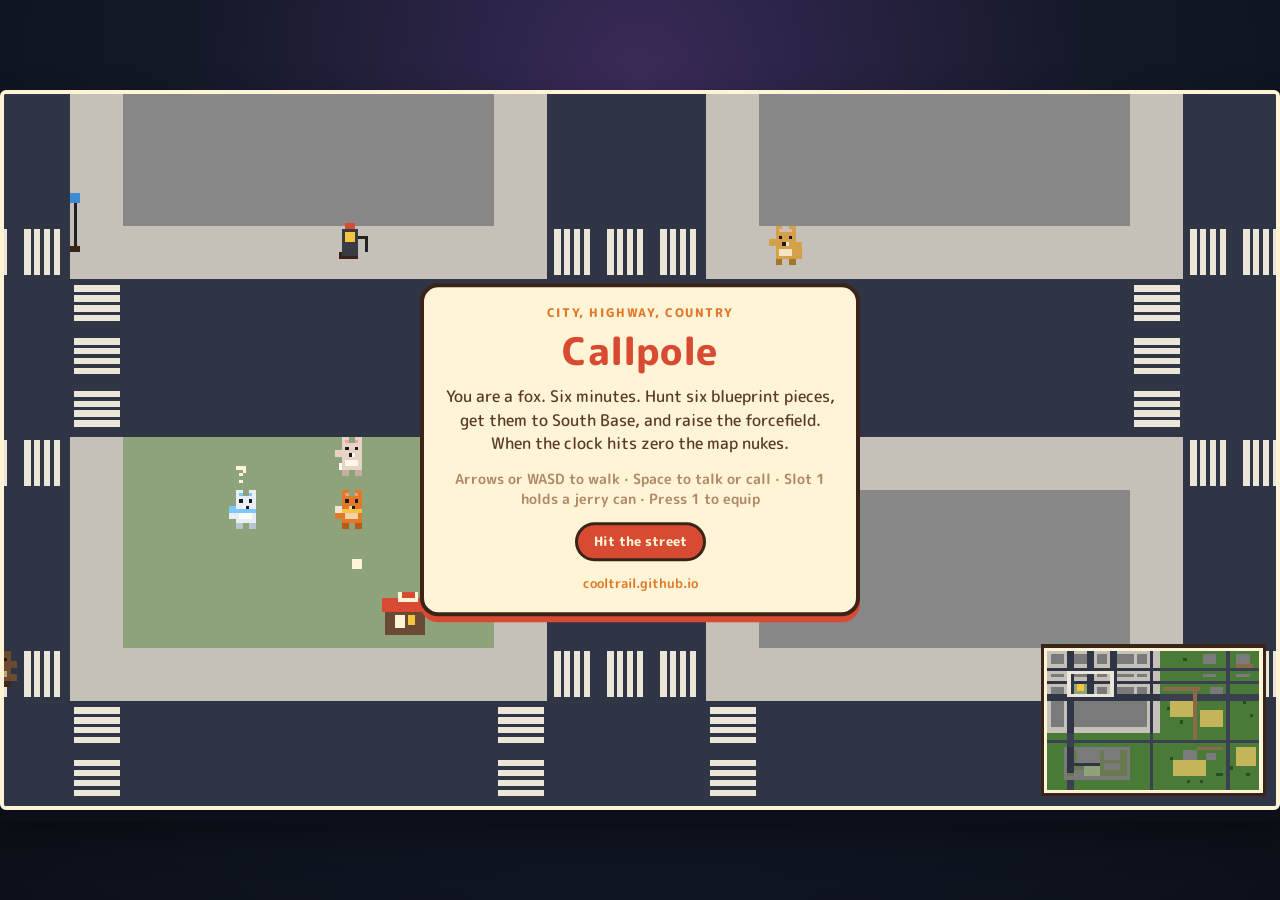
==== static/callpole/index.html @ f95bb4c5 "Add a slot-1 inventory for the jerry can You can hold one can. Press 1 to equip it, then pour it int" ====
<!DOCTYPE html>
<html lang="en">
<head>
  <meta charset="UTF-8" />
  <meta name="viewport" content="width=device-width, initial-scale=1.0, viewport-fit=cover, user-scalable=no" />
  <title>Callpole</title>
  <meta name="description" content="A dusk city. Call a bus or a taxi. Get the forcefield blueprint to the base and save the world." />
  <link rel="icon" href="data:image/svg+xml,%3Csvg xmlns='http://www.w3.org/2000/svg' viewBox='0 0 32 32'%3E%3Crect width='32' height='32' rx='8' fill='%23f5c542'/%3E%3Ctext x='16' y='22' text-anchor='middle' font-size='14' fill='%231a2238'%3EP%3C/text%3E%3C/svg%3E" />
  <link rel="preconnect" href="https://fonts.googleapis.com" />
  <link rel="preconnect" href="https://fonts.gstatic.com" crossorigin />
  <link href="https://fonts.googleapis.com/css2?family=M+PLUS+Rounded+1c:wght@500;700;800&display=swap" rel="stylesheet" />
  <link rel="stylesheet" href="style.css" />
</head>
<body>
  <div id="frame">
    <canvas id="game" width="384" height="216" aria-label="Callpole"></canvas>

    <div id="hud" class="hidden">
      <div id="stamps" aria-label="Quest"></div>
      <div id="energy-wrap" aria-label="Energy">
        <span>EN</span>
        <div id="energy"><i id="energy-fill"></i></div>
      </div>
      <div id="gas-wrap" aria-label="Gas">
        <span>GAS</span>
        <div id="gas"><i id="gas-fill"></i></div>
      </div>
      <div id="clock-wrap" aria-label="Time left">
        <span>TIME</span>
        <b id="clock">6:00</b>
      </div>
      <button id="mute" type="button" aria-label="Mute">Sound</button>
    </div>

    <div id="slots" class="hidden">
      <button id="slot-1" type="button" class="slot" aria-label="Slot 1">
        <b>1</b>
        <i class="slot-can"></i>
      </button>
    </div>

    <div id="prompt" class="hidden"></div>

    <div id="title" class="panel">
      <p class="kicker">City, highway, country</p>
      <h1>Callpole</h1>
      <p class="lead">You are a fox. Six minutes. Hunt six blueprint pieces, get them to South Base, and raise the forcefield. When the clock hits zero the map nukes.</p>
      <p class="hint">Arrows or WASD to walk · Space to talk or call · Slot 1 holds a jerry can · Press 1 to equip</p>
      <button id="start" type="button">Hit the street</button>
      <p class="home-link"><a href="https://cooltrail.github.io/">cooltrail.github.io</a></p>
    </div>

    <div id="dialog" class="panel hidden">
      <p id="who" class="kicker"></p>
      <p id="line"></p>
      <p class="hint">Space or click</p>
    </div>

    <div id="card" class="panel hidden">
      <p id="card-k" class="kicker"></p>
      <h2 id="card-h"></h2>
      <p id="card-p"></p>
      <div id="ride-dests" class="row"></div>
      <div class="row">
        <button id="card-ok" type="button" class="hidden">Begin</button>
        <button id="card-back" type="button">Stay here</button>
      </div>
    </div>

    <div id="end" class="panel hidden">
      <p id="end-k" class="kicker">The sky holds</p>
      <h1 id="end-h">World saved</h1>
      <p id="end-p" class="lead">The forcefield locked in. The invasion bounced. The buses still run at dawn.</p>
      <button id="again" type="button">Walk it again</button>
    </div>

    <div id="pad" class="hidden" aria-hidden="true">
      <div class="dpad">
        <button data-dir="up" type="button">▲</button>
        <div class="mid">
          <button data-dir="left" type="button">◀</button>
          <button data-dir="right" type="button">▶</button>
        </div>
        <button data-dir="down" type="button">▼</button>
      </div>
      <button id="act" type="button">●</button>
    </div>
  </div>
  <script src="game.js"></script>
</body>
</html>
---- static/callpole/style.css ----
:root {
  --ink: #3a2418;
  --paper: #fff4d6;
  --mist: #b08968;
  --accent: #f5c542;
  --vermilion: #d94a32;
  --leaf: #3cb371;
  --deep: #7a2e22;
}

* { box-sizing: border-box; }

html, body {
  margin: 0;
  height: 100%;
  background: #121826;
  color: var(--ink);
  font-family: "M PLUS Rounded 1c", "Nunito", "Segoe UI", sans-serif;
  overflow: hidden;
  user-select: none;
  -webkit-user-select: none;
}

#frame {
  position: relative;
  width: 100%;
  height: 100dvh;
  display: flex;
  align-items: center;
  justify-content: center;
  background:
    radial-gradient(ellipse at 50% 10%, #3a2a58 0%, #121826 52%, #0b1018 100%);
}

#game {
  width: min(100vw, calc(100dvh * 16 / 9));
  height: min(100dvh, calc(100vw * 9 / 16));
  image-rendering: pixelated;
  image-rendering: crisp-edges;
  background: #2a3144;
  box-shadow: 0 12px 0 #0b1018, 0 22px 40px rgba(0, 0, 0, 0.45);
  border: 4px solid #fff4d6;
  border-radius: 6px;
}

#hud {
  position: absolute;
  top: max(0.55rem, env(safe-area-inset-top));
  left: 50%;
  transform: translateX(-50%);
  width: min(100vw, calc(100dvh * 16 / 9));
  display: flex;
  justify-content: flex-start;
  align-items: center;
  gap: 0.4rem;
  padding: 0 0.9rem;
  pointer-events: none;
}

#stamps {
  display: flex;
  align-items: center;
  gap: 0.4rem;
  background: #fff4d6;
  border: 3px solid #3a2418;
  border-radius: 999px;
  padding: 0.28rem 0.7rem;
  font-weight: 800;
  font-size: 0.82rem;
  color: #3a2418;
}

#energy-wrap {
  display: flex;
  align-items: center;
  gap: 0.35rem;
  background: #fff4d6;
  border: 3px solid #3a2418;
  border-radius: 999px;
  padding: 0.22rem 0.55rem;
  font-weight: 800;
  font-size: 0.7rem;
  color: #3a2418;
}

#energy {
  width: 4.4rem;
  height: 0.55rem;
  background: #d4c4a8;
  border: 2px solid #3a2418;
  border-radius: 999px;
  overflow: hidden;
}

#energy-fill {
  display: block;
  height: 100%;
  width: 100%;
  background: #f5c542;
}

#energy-wrap.low #energy-fill { background: #d94a32; }
#energy-wrap.empty { color: #d94a32; }

#gas-wrap {
  display: flex;
  align-items: center;
  gap: 0.35rem;
  background: #fff4d6;
  border: 3px solid #3a2418;
  border-radius: 999px;
  padding: 0.22rem 0.55rem;
  font-weight: 800;
  font-size: 0.7rem;
  color: #3a2418;
}

#gas {
  width: 4.4rem;
  height: 0.55rem;
  background: #d4c4a8;
  border: 2px solid #3a2418;
  border-radius: 999px;
  overflow: hidden;
}

#gas-fill {
  display: block;
  height: 100%;
  width: 100%;
  background: #6a9a32;
}

#gas-wrap.low #gas-fill { background: #d94a32; }
#gas-wrap.empty { color: #d94a32; }

#clock-wrap {
  position: absolute;
  left: 50%;
  top: 0;
  transform: translateX(-50%);
  display: flex;
  align-items: center;
  gap: 0.45rem;
  background: #fff4d6;
  border: 3px solid #3a2418;
  border-radius: 999px;
  padding: 0.28rem 0.95rem;
  font-weight: 800;
  font-size: 0.72rem;
  letter-spacing: 0.08em;
  color: #3a2418;
  box-shadow: 0 3px 0 #d94a32;
}

#clock-wrap b {
  font-weight: 800;
  font-size: 1.35rem;
  letter-spacing: 0.04em;
}

#clock-wrap.low { color: #d94a32; }
#clock-wrap.empty { color: #d94a32; background: #ffe0c8; }

#mute {
  margin-left: auto;
  pointer-events: auto;
  font-family: inherit;
  font-weight: 700;
  font-size: 0.78rem;
  color: var(--ink);
  background: var(--paper);
  border: 3px solid #3a2418;
  border-radius: 999px;
  padding: 0.2rem 0.7rem;
  cursor: pointer;
}

#prompt {
  position: absolute;
  bottom: 24%;
  left: 50%;
  transform: translateX(-50%);
  background: var(--paper);
  color: var(--ink);
  border: 3px solid #3a2418;
  border-radius: 999px;
  padding: 0.28rem 0.85rem;
  font-size: 0.9rem;
  font-weight: 700;
}

.panel {
  position: absolute;
  left: 50%;
  top: 50%;
  transform: translate(-50%, -50%);
  width: min(440px, 92vw);
  background: var(--paper);
  color: var(--ink);
  border: 4px solid #3a2418;
  border-radius: 1.15rem;
  padding: 1.15rem 1.2rem 1.2rem;
  text-align: center;
  box-shadow: 0 6px 0 #d94a32;
}

.panel h1, .panel h2 {
  margin: 0.1rem 0 0.4rem;
  font-weight: 800;
  letter-spacing: 0.01em;
  color: var(--vermilion);
}

.panel h1 { font-size: 2.35rem; }

.kicker {
  margin: 0;
  font-size: 0.72rem;
  letter-spacing: 0.14em;
  text-transform: uppercase;
  font-weight: 800;
  color: #e07a2a;
}

.lead, #line, #card-p {
  margin: 0.25rem 0 0.85rem;
  color: #5a3a28;
  line-height: 1.45;
  font-weight: 500;
}

.hint {
  margin: 0 0 0.85rem;
  color: var(--mist);
  font-size: 0.85rem;
  font-weight: 700;
}

.home-link {
  margin: 0.85rem 0 0;
  font-size: 0.82rem;
  font-weight: 700;
}

.home-link a {
  color: #e07a2a;
  text-decoration: none;
}

.row {
  display: flex;
  gap: 0.45rem;
  justify-content: center;
  flex-wrap: wrap;
}

button {
  font-family: inherit;
  font-weight: 800;
  background: var(--vermilion);
  color: var(--paper);
  border: 3px solid #3a2418;
  border-radius: 999px;
  padding: 0.42rem 1rem;
  cursor: pointer;
}

#card-back {
  background: var(--paper);
  color: var(--ink);
}

#dialog {
  top: auto;
  bottom: 11%;
  transform: translate(-50%, 0);
  text-align: left;
  border-radius: 1.4rem 1.4rem 1.4rem 0.4rem;
}

#dialog .hint {
  margin: 0;
  text-align: right;
}

.hidden { display: none !important; }

#slots {
  position: absolute;
  left: 50%;
  bottom: 14%;
  transform: translateX(-50%);
  display: flex;
  gap: 0.35rem;
  pointer-events: none;
}

.slot {
  pointer-events: auto;
  width: 3.1rem;
  height: 3.1rem;
  padding: 0;
  border-radius: 0.7rem;
  background: #fff4d6;
  color: #3a2418;
  border: 3px solid #3a2418;
  display: flex;
  flex-direction: column;
  align-items: center;
  justify-content: center;
  gap: 0.05rem;
  position: relative;
}

.slot b {
  position: absolute;
  top: 0.1rem;
  left: 0.28rem;
  font-size: 0.7rem;
}

.slot-can {
  display: none;
  width: 0.85rem;
  height: 1.1rem;
  background: #d94a32;
  border: 2px solid #3a2418;
  border-radius: 0.15rem 0.15rem 0.2rem 0.2rem;
  box-shadow: inset 0 -0.35rem 0 #f5c542;
}

.slot.has .slot-can { display: block; }
.slot.equip {
  background: #ffe08a;
  box-shadow: 0 0 0 3px #d94a32;
}

#pad {
  position: absolute;
  inset: auto 0 0.4rem;
  display: flex;
  justify-content: space-between;
  align-items: flex-end;
  padding: 0 0.8rem 0.4rem;
  pointer-events: none;
}

#pad button {
  pointer-events: auto;
  width: 3rem;
  height: 3rem;
  border-radius: 0.85rem;
  background: rgba(255, 244, 214, 0.86);
  color: var(--ink);
  font-size: 1.05rem;
}

.dpad {
  display: flex;
  flex-direction: column;
  align-items: center;
  gap: 0.25rem;
}

.mid { display: flex; gap: 1.6rem; }

#act {
  width: 3.6rem !important;
  height: 3.6rem !important;
  border-radius: 999px !important;
  background: var(--vermilion) !important;
  color: var(--paper);
}

@media (pointer: fine) {
  #pad { display: none !important; }
}
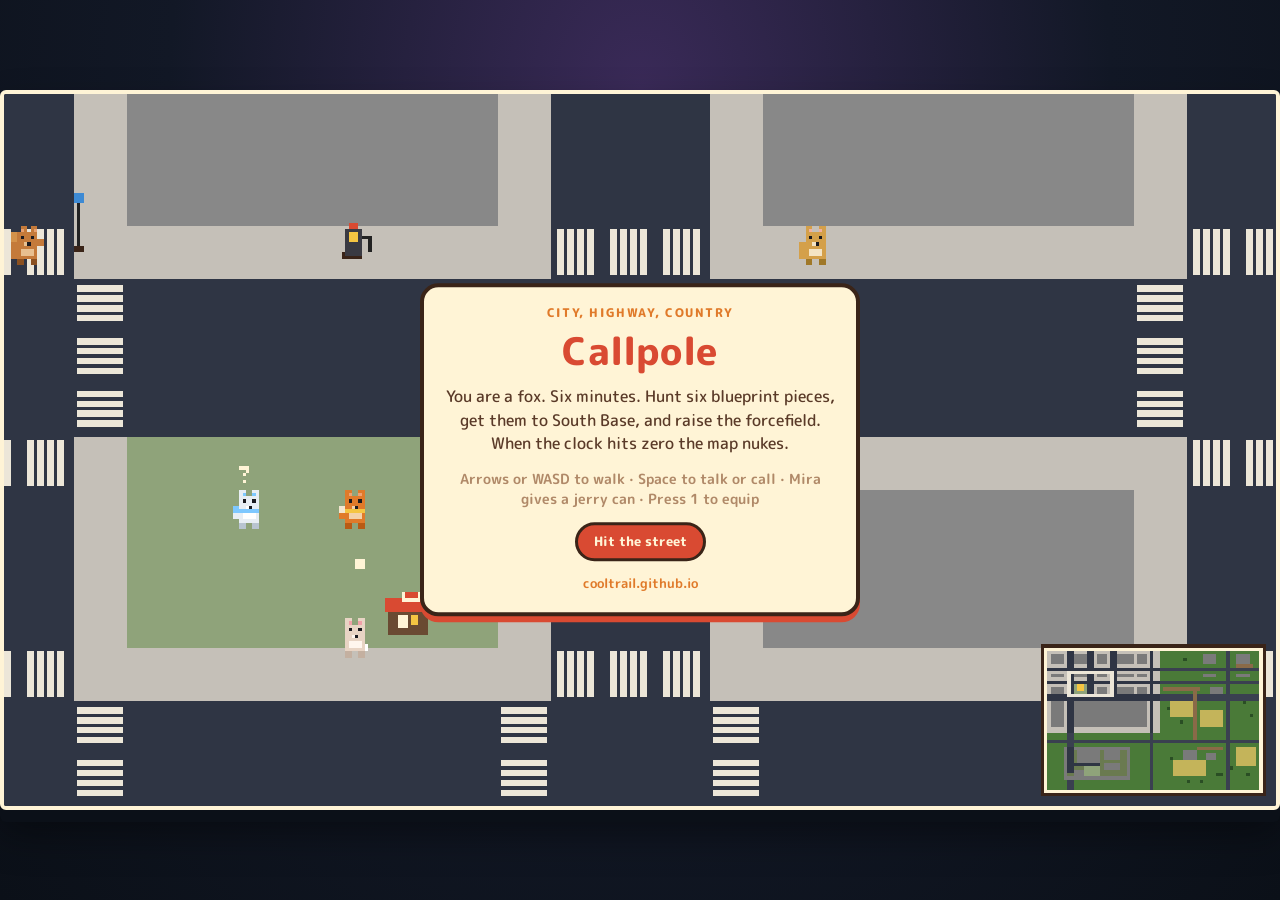
==== commit 16c9e037: "Give jerry cans only by talking to Mira Ground cans and pump fills are gone. Talk to her again after" ====
--- a/static/callpole/index.html
+++ b/static/callpole/index.html
@@ -45,7 +45,7 @@
       <p class="kicker">City, highway, country</p>
       <h1>Callpole</h1>
       <p class="lead">You are a fox. Six minutes. Hunt six blueprint pieces, get them to South Base, and raise the forcefield. When the clock hits zero the map nukes.</p>
-      <p class="hint">Arrows or WASD to walk · Space to talk or call · Slot 1 holds a jerry can · Press 1 to equip</p>
+      <p class="hint">Arrows or WASD to walk · Space to talk or call · Mira gives a jerry can · Press 1 to equip</p>
       <button id="start" type="button">Hit the street</button>
       <p class="home-link"><a href="https://cooltrail.github.io/">cooltrail.github.io</a></p>
     </div>
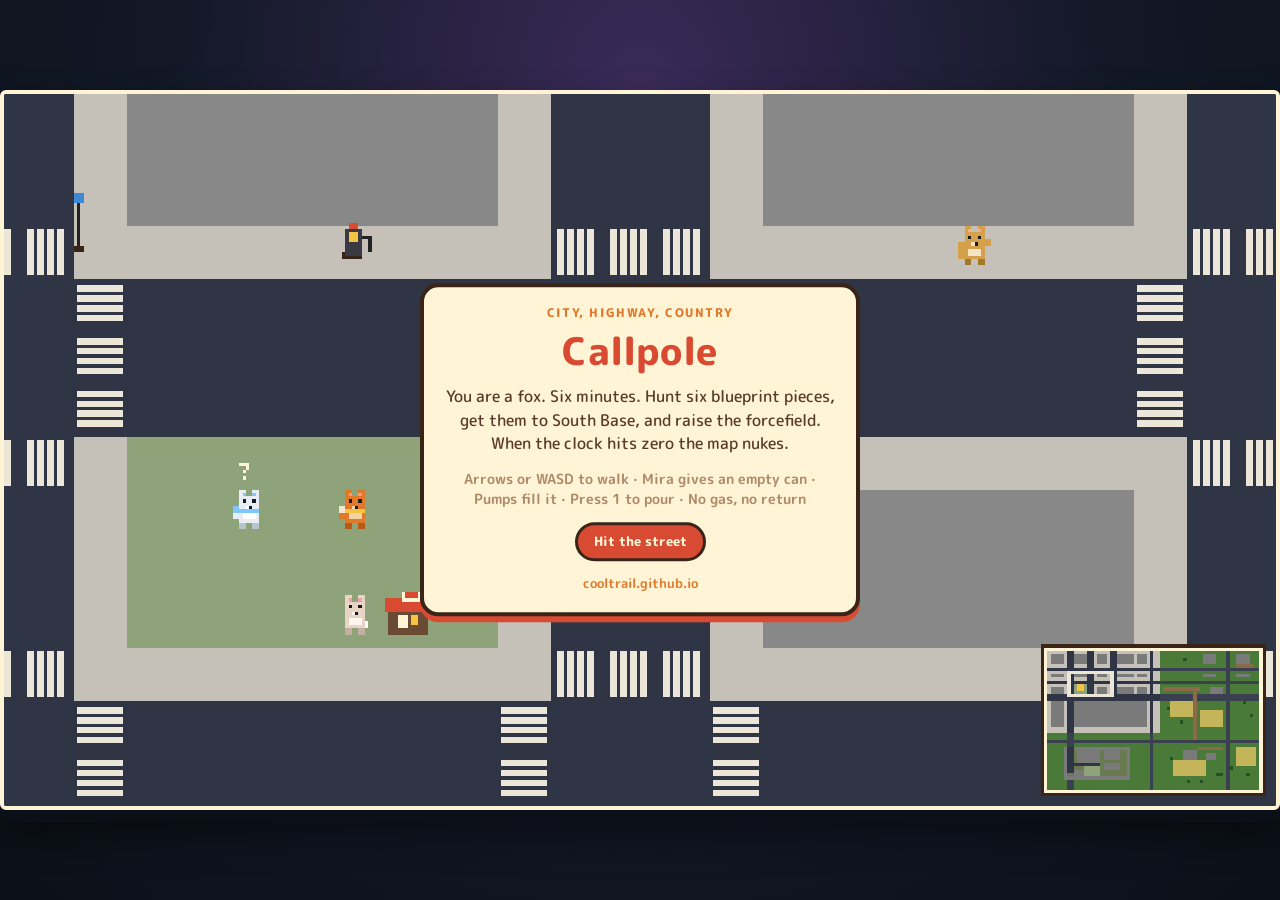
==== commit 098e82c0: "Make rental gas a Mira-can-pump-car loop Mira gives an empty can. You need it to rent. Pumps fill th" ====
--- a/static/callpole/index.html
+++ b/static/callpole/index.html
@@ -45,7 +45,7 @@
       <p class="kicker">City, highway, country</p>
       <h1>Callpole</h1>
       <p class="lead">You are a fox. Six minutes. Hunt six blueprint pieces, get them to South Base, and raise the forcefield. When the clock hits zero the map nukes.</p>
-      <p class="hint">Arrows or WASD to walk · Space to talk or call · Mira gives a jerry can · Press 1 to equip</p>
+      <p class="hint">Arrows or WASD to walk · Mira gives an empty can · Pumps fill it · Press 1 to pour · No gas, no return</p>
       <button id="start" type="button">Hit the street</button>
       <p class="home-link"><a href="https://cooltrail.github.io/">cooltrail.github.io</a></p>
     </div>
--- a/static/callpole/style.css
+++ b/static/callpole/style.css
@@ -331,6 +331,14 @@
 }
 
 .slot.has .slot-can { display: block; }
+.slot.has:not(.full) .slot-can {
+  background: #6a3a32;
+  box-shadow: none;
+}
+.slot.full .slot-can {
+  background: #d94a32;
+  box-shadow: inset 0 -0.35rem 0 #f5c542;
+}
 .slot.equip {
   background: #ffe08a;
   box-shadow: 0 0 0 3px #d94a32;
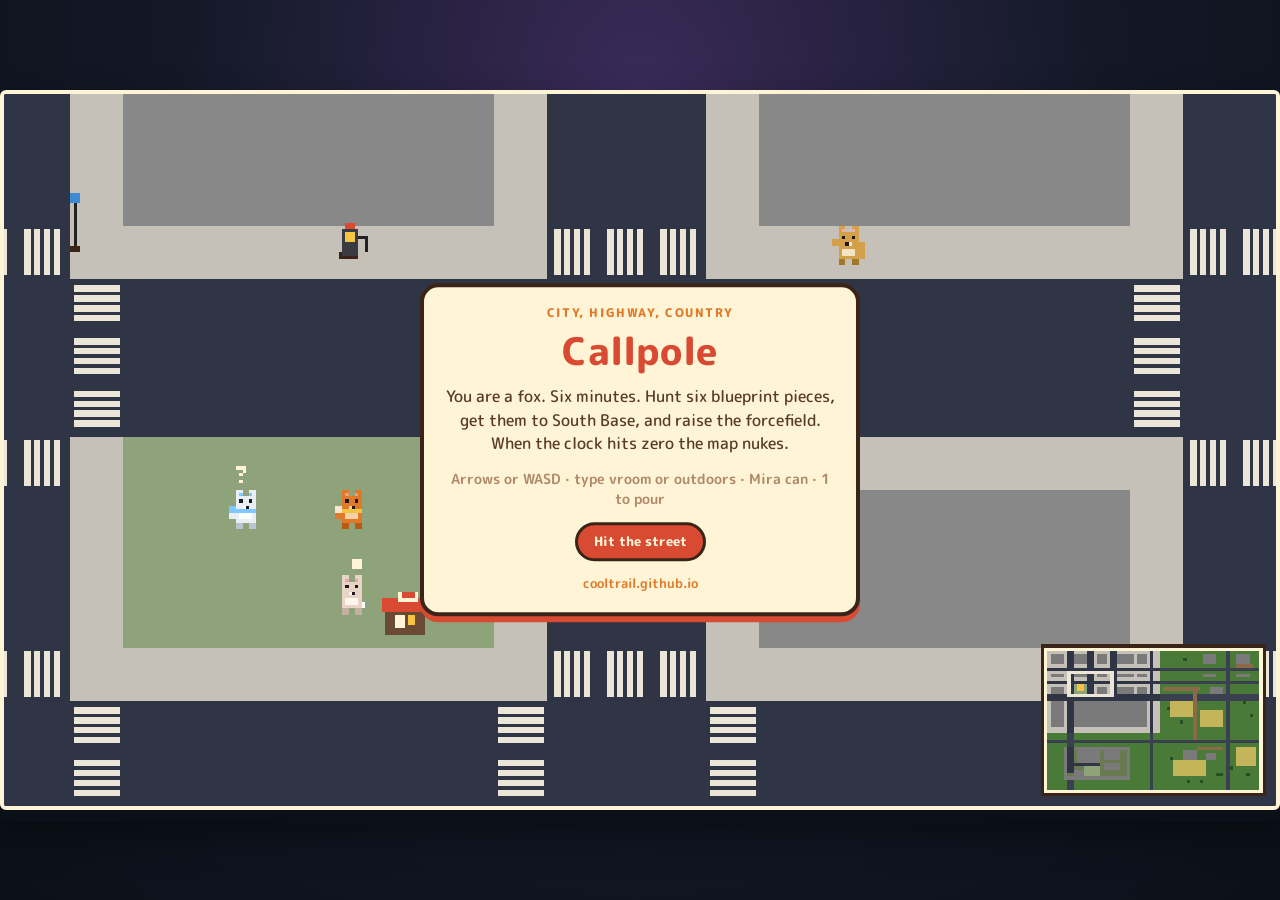
==== commit 1d137cfe: "Bust Callpole cache so new cars load Title now lists vroom and outdoors. Script is game.js?v=8.  Co-" ====
--- a/static/callpole/index.html
+++ b/static/callpole/index.html
@@ -45,7 +45,7 @@
       <p class="kicker">City, highway, country</p>
       <h1>Callpole</h1>
       <p class="lead">You are a fox. Six minutes. Hunt six blueprint pieces, get them to South Base, and raise the forcefield. When the clock hits zero the map nukes.</p>
-      <p class="hint">Arrows or WASD to walk · Mira gives an empty can · Pumps fill it · Press 1 to pour · No gas, no return</p>
+      <p class="hint">Arrows or WASD · type vroom or outdoors · Mira can · 1 to pour</p>
       <button id="start" type="button">Hit the street</button>
       <p class="home-link"><a href="https://cooltrail.github.io/">cooltrail.github.io</a></p>
     </div>
@@ -86,6 +86,6 @@
       <button id="act" type="button">●</button>
     </div>
   </div>
-  <script src="game.js"></script>
+  <script src="game.js?v=8"></script>
 </body>
 </html>
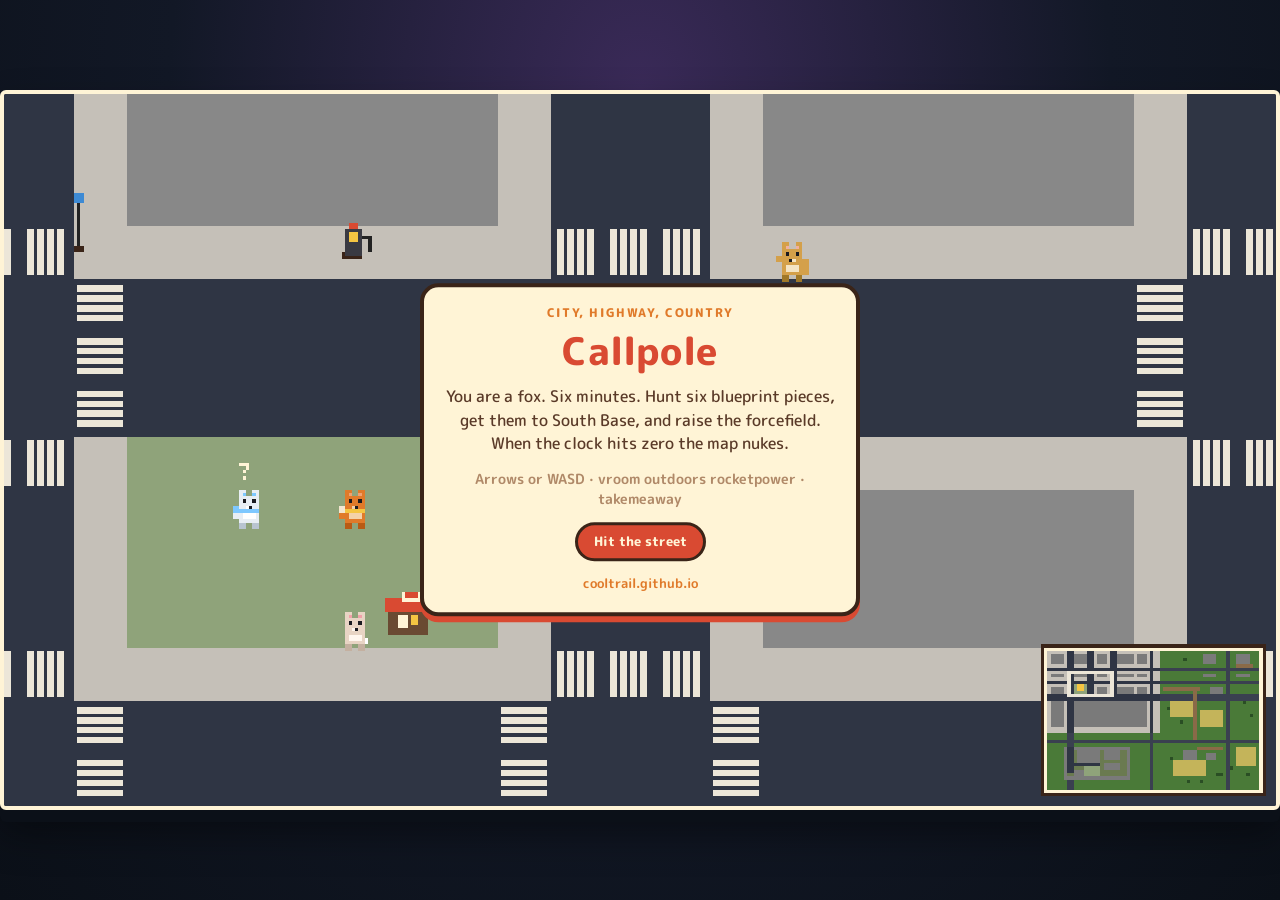
==== commit 52751070: "Add test track, drag strip, and rocket car takemeaway / takemeback warp to an F1 course and a long s" ====
--- a/static/callpole/index.html
+++ b/static/callpole/index.html
@@ -45,7 +45,7 @@
       <p class="kicker">City, highway, country</p>
       <h1>Callpole</h1>
       <p class="lead">You are a fox. Six minutes. Hunt six blueprint pieces, get them to South Base, and raise the forcefield. When the clock hits zero the map nukes.</p>
-      <p class="hint">Arrows or WASD · type vroom or outdoors · Mira can · 1 to pour</p>
+      <p class="hint">Arrows or WASD · vroom outdoors rocketpower · takemeaway</p>
       <button id="start" type="button">Hit the street</button>
       <p class="home-link"><a href="https://cooltrail.github.io/">cooltrail.github.io</a></p>
     </div>
@@ -86,6 +86,6 @@
       <button id="act" type="button">●</button>
     </div>
   </div>
-  <script src="game.js?v=8"></script>
+  <script src="game.js?v=9"></script>
 </body>
 </html>
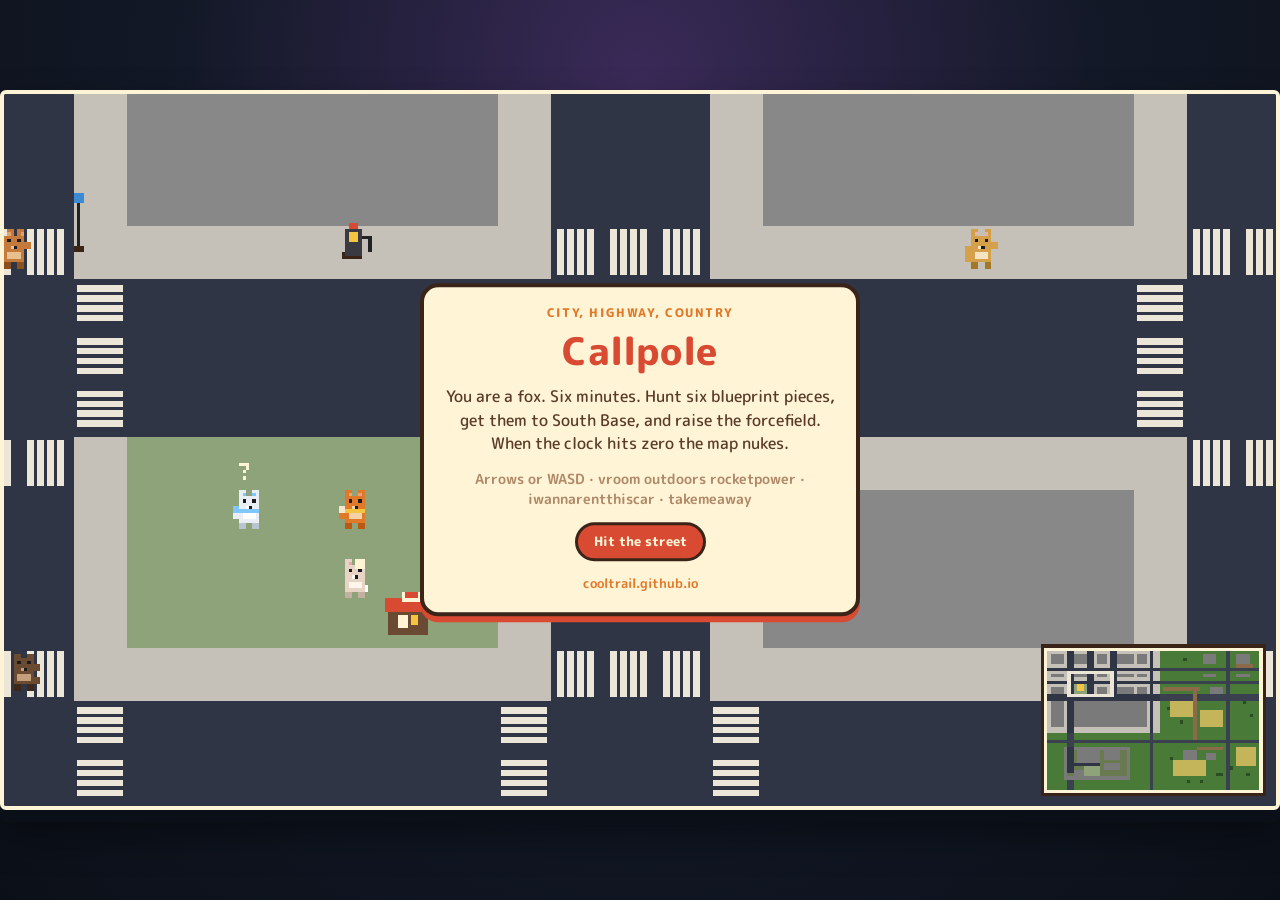
==== commit 08f1d4bb: "Add iwannarentthiscar cheat for an instant rental Co-authored-by: Cursor <cursoragent@cursor.com>" ====
--- a/static/callpole/index.html
+++ b/static/callpole/index.html
@@ -45,7 +45,7 @@
       <p class="kicker">City, highway, country</p>
       <h1>Callpole</h1>
       <p class="lead">You are a fox. Six minutes. Hunt six blueprint pieces, get them to South Base, and raise the forcefield. When the clock hits zero the map nukes.</p>
-      <p class="hint">Arrows or WASD · vroom outdoors rocketpower · takemeaway</p>
+      <p class="hint">Arrows or WASD · vroom outdoors rocketpower · iwannarentthiscar · takemeaway</p>
       <button id="start" type="button">Hit the street</button>
       <p class="home-link"><a href="https://cooltrail.github.io/">cooltrail.github.io</a></p>
     </div>
@@ -86,6 +86,6 @@
       <button id="act" type="button">●</button>
     </div>
   </div>
-  <script src="game.js?v=9"></script>
+  <script src="game.js?v=10"></script>
 </body>
 </html>
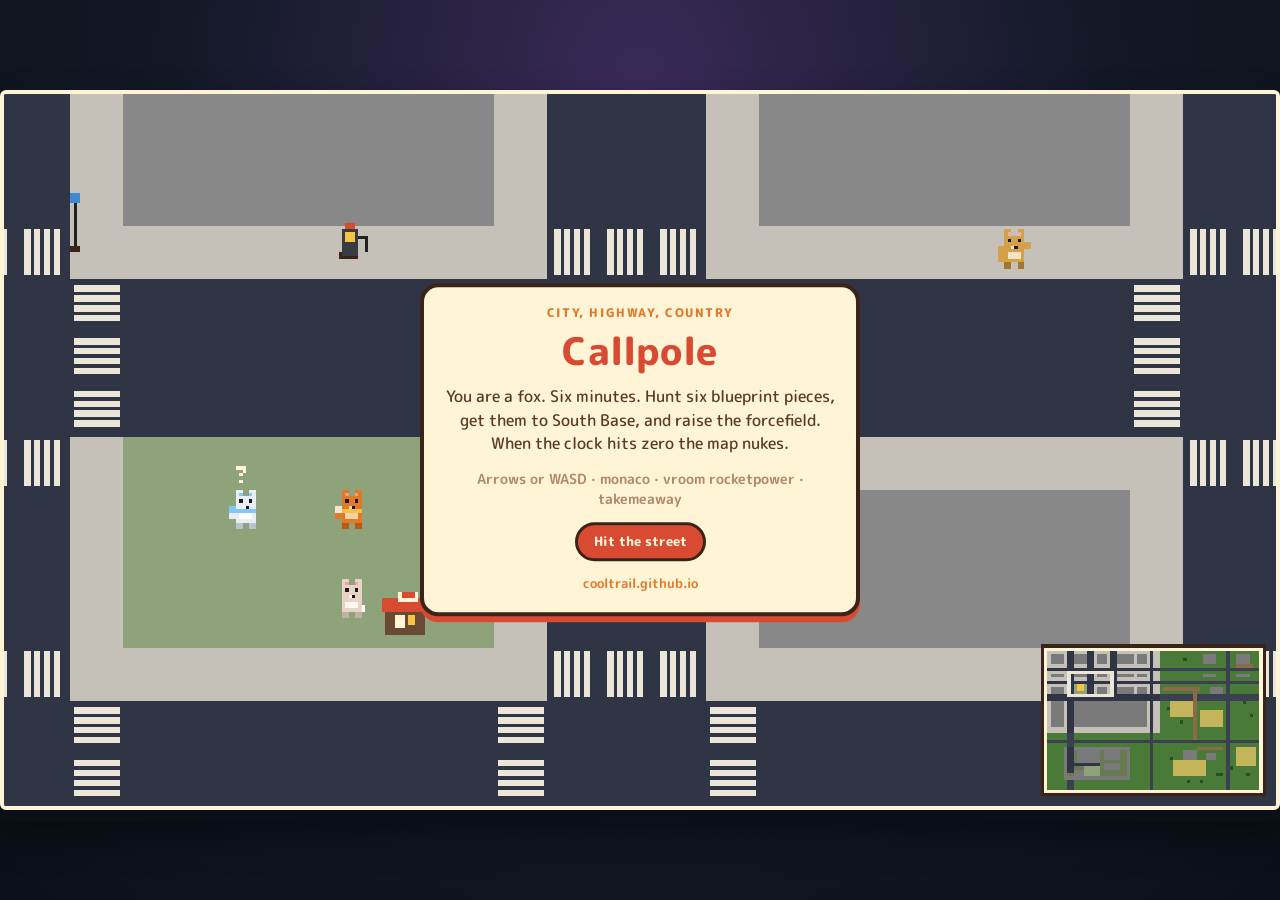
==== commit 718110fb: "Add a Monaco street circuit behind the monaco cheat Co-authored-by: Cursor <cursoragent@cursor.com>" ====
--- a/static/callpole/index.html
+++ b/static/callpole/index.html
@@ -45,7 +45,7 @@
       <p class="kicker">City, highway, country</p>
       <h1>Callpole</h1>
       <p class="lead">You are a fox. Six minutes. Hunt six blueprint pieces, get them to South Base, and raise the forcefield. When the clock hits zero the map nukes.</p>
-      <p class="hint">Arrows or WASD · vroom outdoors rocketpower · iwannarentthiscar · takemeaway</p>
+      <p class="hint">Arrows or WASD · monaco · vroom rocketpower · takemeaway</p>
       <button id="start" type="button">Hit the street</button>
       <p class="home-link"><a href="https://cooltrail.github.io/">cooltrail.github.io</a></p>
     </div>
@@ -86,6 +86,6 @@
       <button id="act" type="button">●</button>
     </div>
   </div>
-  <script src="game.js?v=10"></script>
+  <script src="game.js?v=11"></script>
 </body>
 </html>
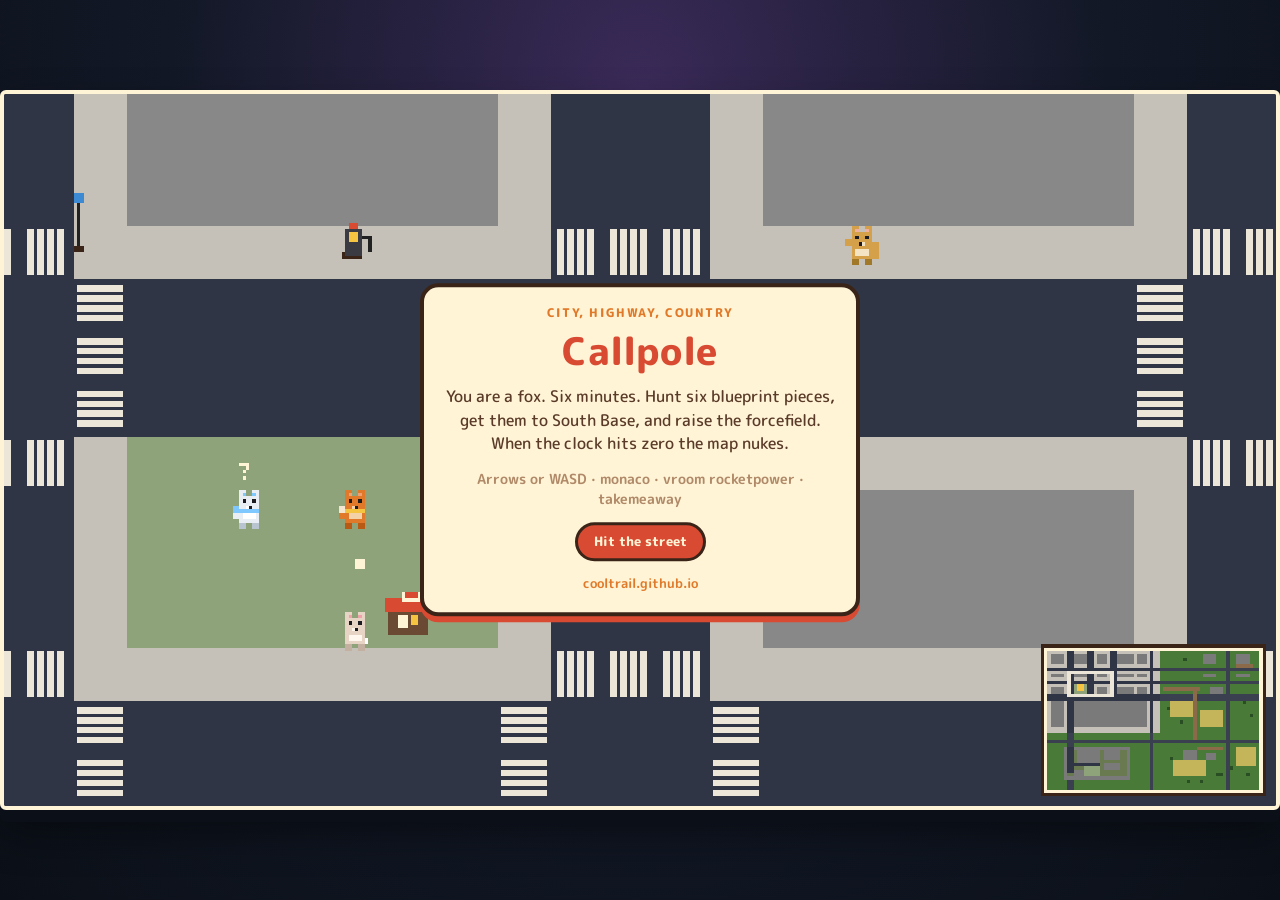
==== commit 573d4b94: "Keep Monaco buildings off the racing line Co-authored-by: Cursor <cursoragent@cursor.com>" ====
--- a/static/callpole/index.html
+++ b/static/callpole/index.html
@@ -86,6 +86,6 @@
       <button id="act" type="button">●</button>
     </div>
   </div>
-  <script src="game.js?v=11"></script>
+  <script src="game.js?v=12"></script>
 </body>
 </html>
